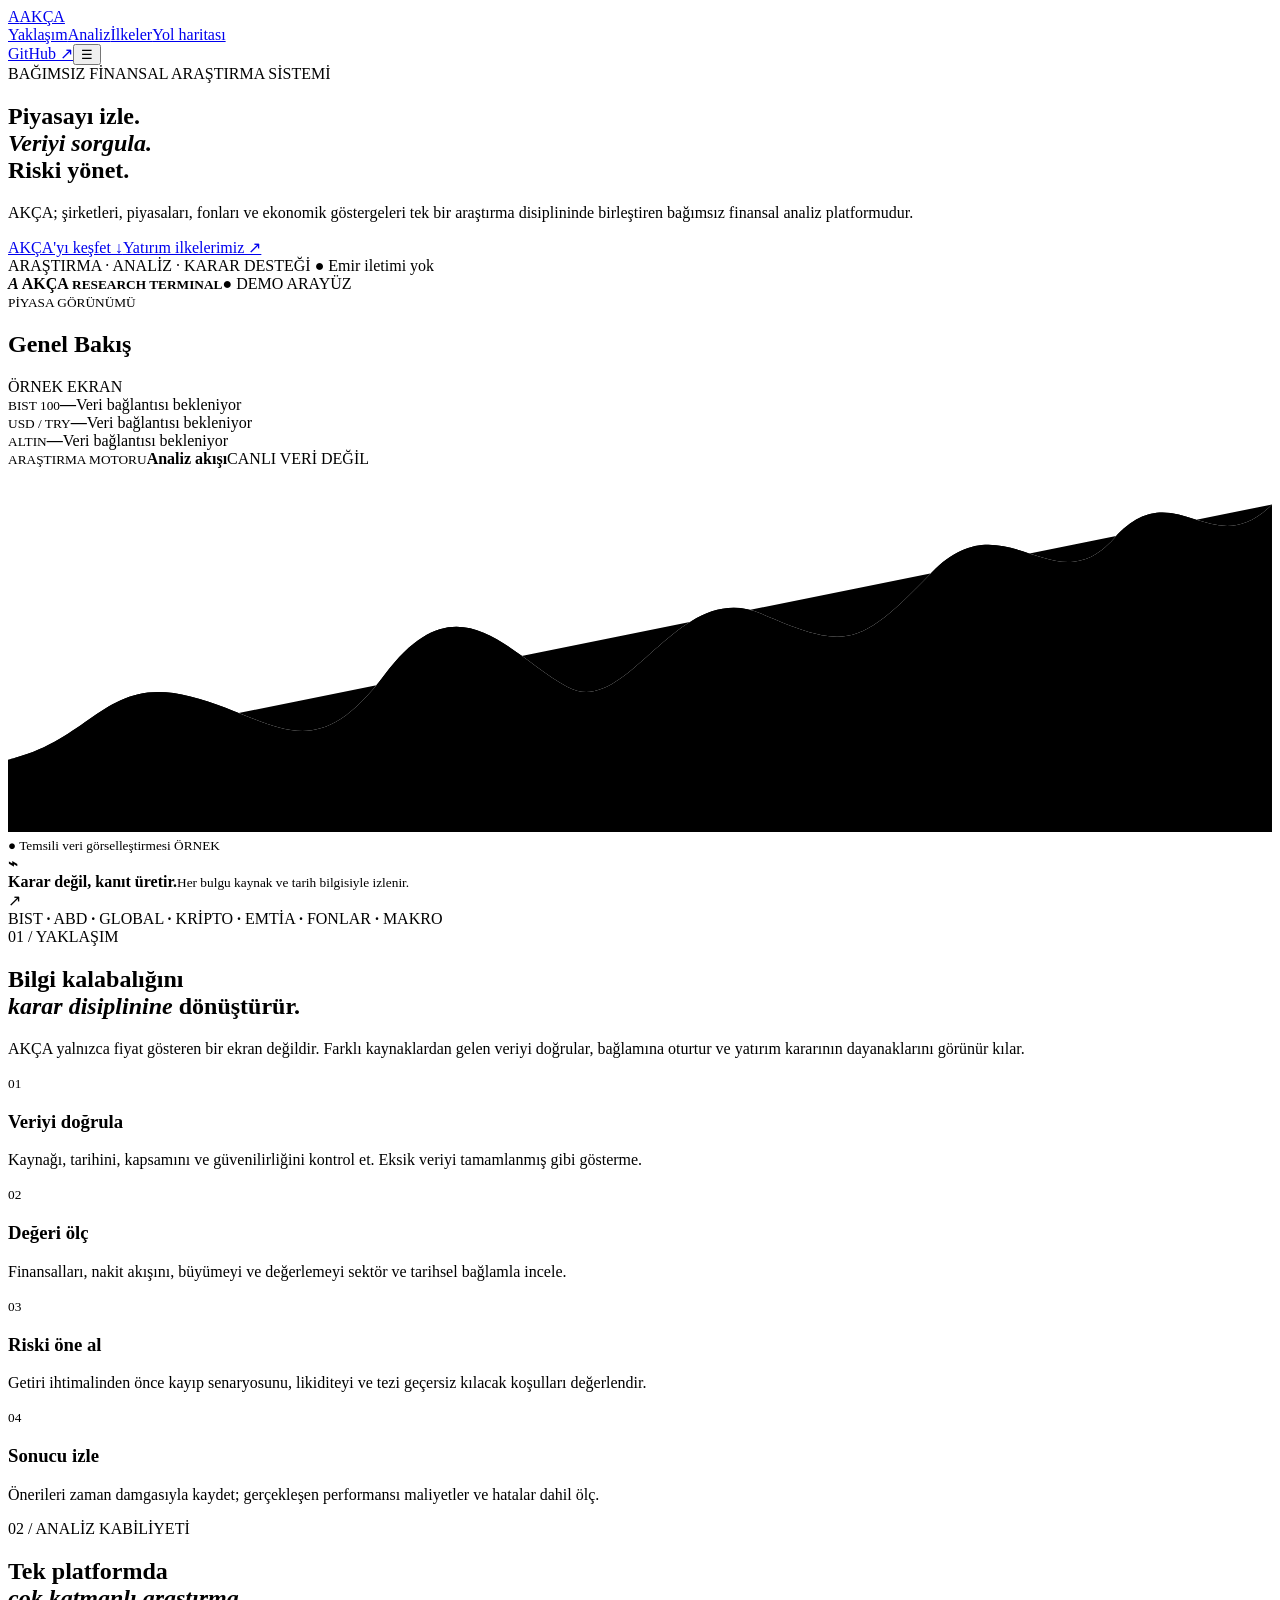
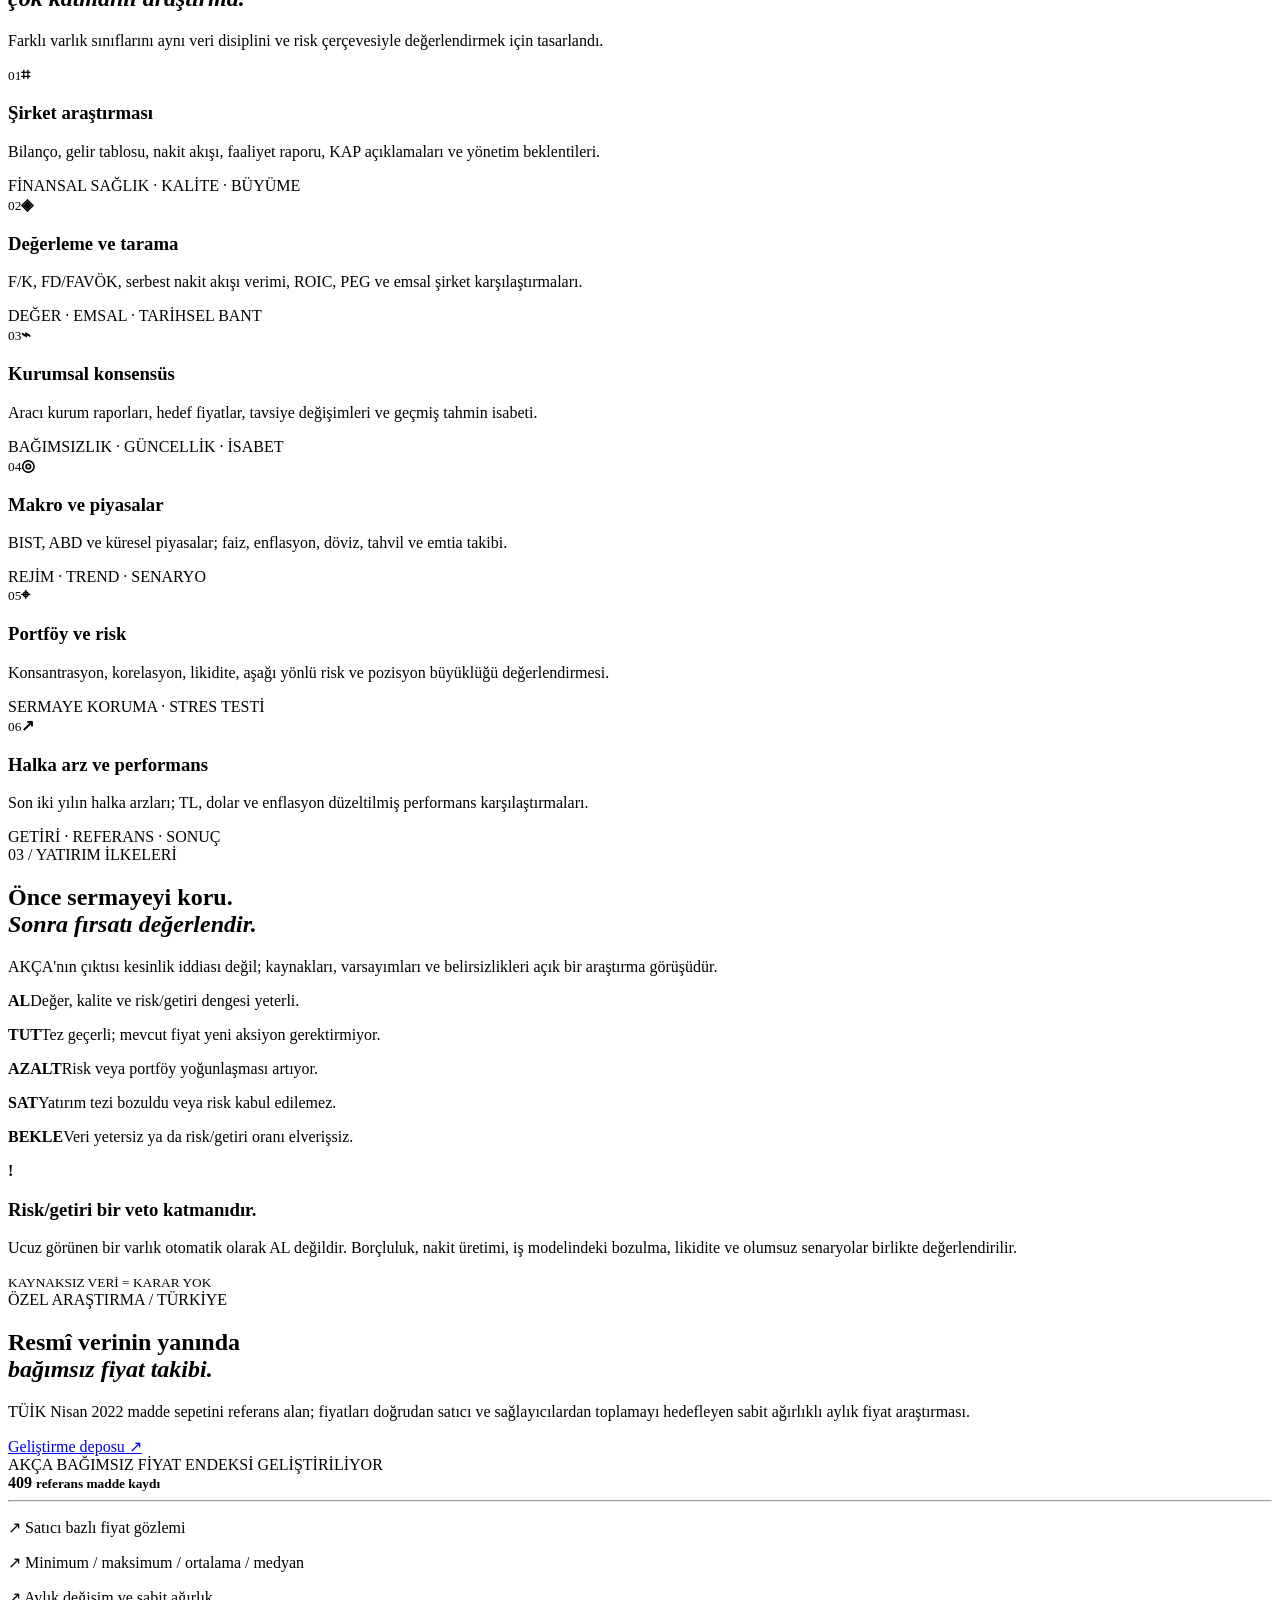
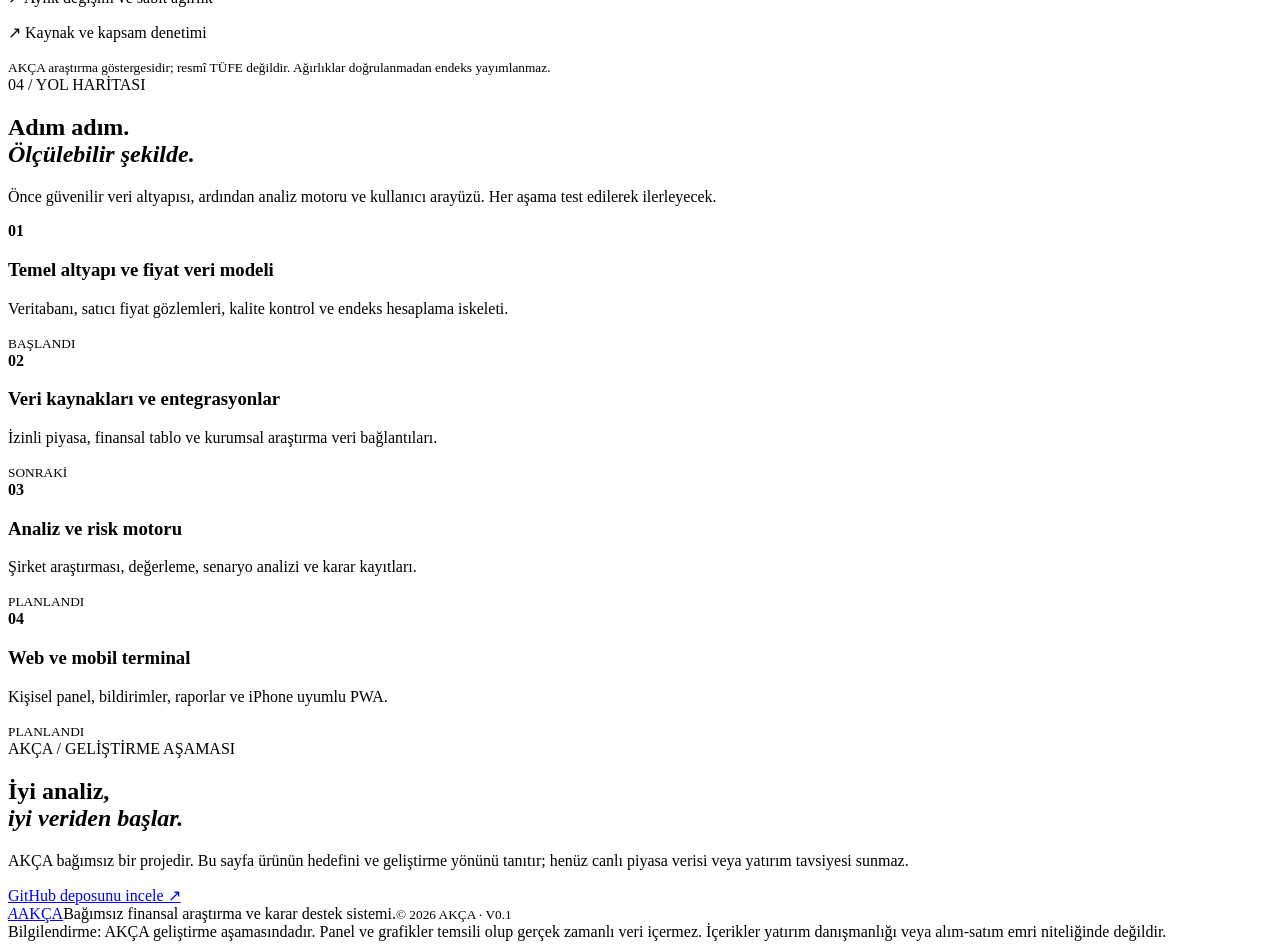
==== web/index.html @ 25546dff "Add AKÇA product introduction page" ====
<!doctype html>
<html lang="tr"><head>
<meta charset="utf-8"><meta name="viewport" content="width=device-width,initial-scale=1">
<meta name="theme-color" content="#101a18"><meta name="description" content="AKÇA — bağımsız finansal araştırma, değerleme ve risk analizi platformu.">
<title>AKÇA — Bağımsız Finansal Araştırma</title><link rel="stylesheet" href="assets/styles.css">
</head><body>
<header class="header"><a class="logo" href="#">A<span>AKÇA</span></a><nav><a href="#yaklasim">Yaklaşım</a><a href="#analiz">Analiz</a><a href="#ilkeler">İlkeler</a><a href="#yol">Yol haritası</a></nav><a class="repo" href="https://github.com/hakanuste/AKCA">GitHub ↗</a><button class="menu" aria-label="Menüyü aç">☰</button></header>
<main>
<section class="hero wrap"><div class="intro"><div class="eyebrow"><i></i> BAĞIMSIZ FİNANSAL ARAŞTIRMA SİSTEMİ</div><h1>Piyasayı izle.<br><em>Veriyi sorgula.</em><br>Riski yönet.</h1><p>AKÇA; şirketleri, piyasaları, fonları ve ekonomik göstergeleri tek bir araştırma disiplininde birleştiren bağımsız finansal analiz platformudur.</p><div class="actions"><a class="primary" href="#analiz">AKÇA'yı keşfet ↓</a><a class="under" href="#ilkeler">Yatırım ilkelerimiz ↗</a></div><div class="hero-meta">ARAŞTIRMA · ANALİZ · KARAR DESTEĞİ <span>● Emir iletimi yok</span></div></div>
<div class="terminal"><div class="term-head"><b><i>A</i> AKÇA <small>RESEARCH TERMINAL</small></b><label>● DEMO ARAYÜZ</label></div><div class="term-title"><div><small>PİYASA GÖRÜNÜMÜ</small><h2>Genel Bakış</h2></div><label>ÖRNEK EKRAN</label></div><div class="quotes"><div><small>BIST 100</small><b>—</b><span>Veri bağlantısı bekleniyor</span></div><div><small>USD / TRY</small><b>—</b><span>Veri bağlantısı bekleniyor</span></div><div><small>ALTIN</small><b>—</b><span>Veri bağlantısı bekleniyor</span></div></div><div class="chartbox"><div class="chart-title"><small>ARAŞTIRMA MOTORU</small><b>Analiz akışı</b><label>CANLI VERİ DEĞİL</label></div><svg viewBox="0 0 520 150" role="img" aria-label="Temsili grafik"><path class="grid" d="M0 25H520M0 70H520M0 115H520"/><path class="area" d="M0 120 C35 112 40 85 75 94 S125 125 155 85 S205 76 230 90 S275 45 310 60 S350 74 380 43 S430 57 455 29 S495 40 520 15V150H0Z"/><path class="curve" d="M0 120 C35 112 40 85 75 94 S125 125 155 85 S205 76 230 90 S275 45 310 60 S350 74 380 43 S430 57 455 29 S495 40 520 15"/></svg><small class="legend">● Temsili veri görselleştirmesi <span>ÖRNEK</span></small></div><div class="terminal-foot"><b>⌁</b><div><strong>Karar değil, kanıt üretir.</strong><small>Her bulgu kaynak ve tarih bilgisiyle izlenir.</small></div><span>↗</span></div></div></section>
<div class="ticker"><div class="wrap">BIST <b>·</b> ABD <b>·</b> GLOBAL <b>·</b> KRİPTO <b>·</b> EMTİA <b>·</b> FONLAR <b>·</b> MAKRO</div></div>
<section class="section wrap" id="yaklasim"><div class="kicker">01 / YAKLAŞIM</div><div class="section-head"><h2>Bilgi kalabalığını<br><em>karar disiplinine</em> dönüştürür.</h2><p>AKÇA yalnızca fiyat gösteren bir ekran değildir. Farklı kaynaklardan gelen veriyi doğrular, bağlamına oturtur ve yatırım kararının dayanaklarını görünür kılar.</p></div><div class="four"><article><small>01</small><h3>Veriyi doğrula</h3><p>Kaynağı, tarihini, kapsamını ve güvenilirliğini kontrol et. Eksik veriyi tamamlanmış gibi gösterme.</p></article><article><small>02</small><h3>Değeri ölç</h3><p>Finansalları, nakit akışını, büyümeyi ve değerlemeyi sektör ve tarihsel bağlamla incele.</p></article><article><small>03</small><h3>Riski öne al</h3><p>Getiri ihtimalinden önce kayıp senaryosunu, likiditeyi ve tezi geçersiz kılacak koşulları değerlendir.</p></article><article><small>04</small><h3>Sonucu izle</h3><p>Önerileri zaman damgasıyla kaydet; gerçekleşen performansı maliyetler ve hatalar dahil ölç.</p></article></div></section>
<section class="dark" id="analiz"><div class="wrap section"><div class="kicker">02 / ANALİZ KABİLİYETİ</div><div class="section-head"><h2>Tek platformda<br><em>çok katmanlı araştırma.</em></h2><p>Farklı varlık sınıflarını aynı veri disiplini ve risk çerçevesiyle değerlendirmek için tasarlandı.</p></div><div class="cards"><article><small>01</small><b>⌗</b><h3>Şirket araştırması</h3><p>Bilanço, gelir tablosu, nakit akışı, faaliyet raporu, KAP açıklamaları ve yönetim beklentileri.</p><label>FİNANSAL SAĞLIK · KALİTE · BÜYÜME</label></article><article><small>02</small><b>◈</b><h3>Değerleme ve tarama</h3><p>F/K, FD/FAVÖK, serbest nakit akışı verimi, ROIC, PEG ve emsal şirket karşılaştırmaları.</p><label>DEĞER · EMSAL · TARİHSEL BANT</label></article><article><small>03</small><b>⌁</b><h3>Kurumsal konsensüs</h3><p>Aracı kurum raporları, hedef fiyatlar, tavsiye değişimleri ve geçmiş tahmin isabeti.</p><label>BAĞIMSIZLIK · GÜNCELLİK · İSABET</label></article><article><small>04</small><b>◎</b><h3>Makro ve piyasalar</h3><p>BIST, ABD ve küresel piyasalar; faiz, enflasyon, döviz, tahvil ve emtia takibi.</p><label>REJİM · TREND · SENARYO</label></article><article><small>05</small><b>⌖</b><h3>Portföy ve risk</h3><p>Konsantrasyon, korelasyon, likidite, aşağı yönlü risk ve pozisyon büyüklüğü değerlendirmesi.</p><label>SERMAYE KORUMA · STRES TESTİ</label></article><article><small>06</small><b>↗</b><h3>Halka arz ve performans</h3><p>Son iki yılın halka arzları; TL, dolar ve enflasyon düzeltilmiş performans karşılaştırmaları.</p><label>GETİRİ · REFERANS · SONUÇ</label></article></div></div></section>
<section class="section wrap" id="ilkeler"><div class="kicker">03 / YATIRIM İLKELERİ</div><div class="section-head"><h2>Önce sermayeyi koru.<br><em>Sonra fırsatı değerlendir.</em></h2><p>AKÇA'nın çıktısı kesinlik iddiası değil; kaynakları, varsayımları ve belirsizlikleri açık bir araştırma görüşüdür.</p></div><div class="decision"><div class="ratings"><p><b>AL</b><span>Değer, kalite ve risk/getiri dengesi yeterli.</span></p><p><b>TUT</b><span>Tez geçerli; mevcut fiyat yeni aksiyon gerektirmiyor.</span></p><p><b>AZALT</b><span>Risk veya portföy yoğunlaşması artıyor.</span></p><p><b>SAT</b><span>Yatırım tezi bozuldu veya risk kabul edilemez.</span></p><p><b>BEKLE</b><span>Veri yetersiz ya da risk/getiri oranı elverişsiz.</span></p></div><aside><b>!</b><h3>Risk/getiri bir veto katmanıdır.</h3><p>Ucuz görünen bir varlık otomatik olarak AL değildir. Borçluluk, nakit üretimi, iş modelindeki bozulma, likidite ve olumsuz senaryolar birlikte değerlendirilir.</p><small>KAYNAKSIZ VERİ = KARAR YOK</small></aside></div></section>
<section class="index"><div class="wrap index-inner"><div><div class="kicker">ÖZEL ARAŞTIRMA / TÜRKİYE</div><h2>Resmî verinin yanında<br><em>bağımsız fiyat takibi.</em></h2><p>TÜİK Nisan 2022 madde sepetini referans alan; fiyatları doğrudan satıcı ve sağlayıcılardan toplamayı hedefleyen sabit ağırlıklı aylık fiyat araştırması.</p><a class="under" href="https://github.com/hakanuste/AKCA">Geliştirme deposu ↗</a></div><aside><div>AKÇA BAĞIMSIZ FİYAT ENDEKSİ <label>GELİŞTİRİLİYOR</label></div><strong>409 <small>referans madde kaydı</small></strong><hr><p>↗ Satıcı bazlı fiyat gözlemi</p><p>↗ Minimum / maksimum / ortalama / medyan</p><p>↗ Aylık değişim ve sabit ağırlık</p><p>↗ Kaynak ve kapsam denetimi</p><small class="disclaimer">AKÇA araştırma göstergesidir; resmî TÜFE değildir. Ağırlıklar doğrulanmadan endeks yayımlanmaz.</small></aside></div></section>
<section class="section wrap" id="yol"><div class="kicker">04 / YOL HARİTASI</div><div class="section-head"><h2>Adım adım.<br><em>Ölçülebilir şekilde.</em></h2><p>Önce güvenilir veri altyapısı, ardından analiz motoru ve kullanıcı arayüzü. Her aşama test edilerek ilerleyecek.</p></div><div class="roadmap"><article class="current"><b>01</b><div><h3>Temel altyapı ve fiyat veri modeli</h3><p>Veritabanı, satıcı fiyat gözlemleri, kalite kontrol ve endeks hesaplama iskeleti.</p></div><small>BAŞLANDI</small></article><article><b>02</b><div><h3>Veri kaynakları ve entegrasyonlar</h3><p>İzinli piyasa, finansal tablo ve kurumsal araştırma veri bağlantıları.</p></div><small>SONRAKİ</small></article><article><b>03</b><div><h3>Analiz ve risk motoru</h3><p>Şirket araştırması, değerleme, senaryo analizi ve karar kayıtları.</p></div><small>PLANLANDI</small></article><article><b>04</b><div><h3>Web ve mobil terminal</h3><p>Kişisel panel, bildirimler, raporlar ve iPhone uyumlu PWA.</p></div><small>PLANLANDI</small></article></div></section>
<section class="closing wrap"><div><div class="kicker">AKÇA / GELİŞTİRME AŞAMASI</div><h2>İyi analiz,<br><em>iyi veriden başlar.</em></h2><p>AKÇA bağımsız bir projedir. Bu sayfa ürünün hedefini ve geliştirme yönünü tanıtır; henüz canlı piyasa verisi veya yatırım tavsiyesi sunmaz.</p></div><a class="primary" href="https://github.com/hakanuste/AKCA">GitHub deposunu incele ↗</a></section>
</main><footer><div class="wrap foot"><a class="logo" href="#"><i>A</i><span>AKÇA</span></a><span>Bağımsız finansal araştırma ve karar destek sistemi.</span><small>© 2026 AKÇA · V0.1</small></div><div class="wrap legal">Bilgilendirme: AKÇA geliştirme aşamasındadır. Panel ve grafikler temsili olup gerçek zamanlı veri içermez. İçerikler yatırım danışmanlığı veya alım-satım emri niteliğinde değildir.</div></footer><script src="assets/app.js"></script></body></html>
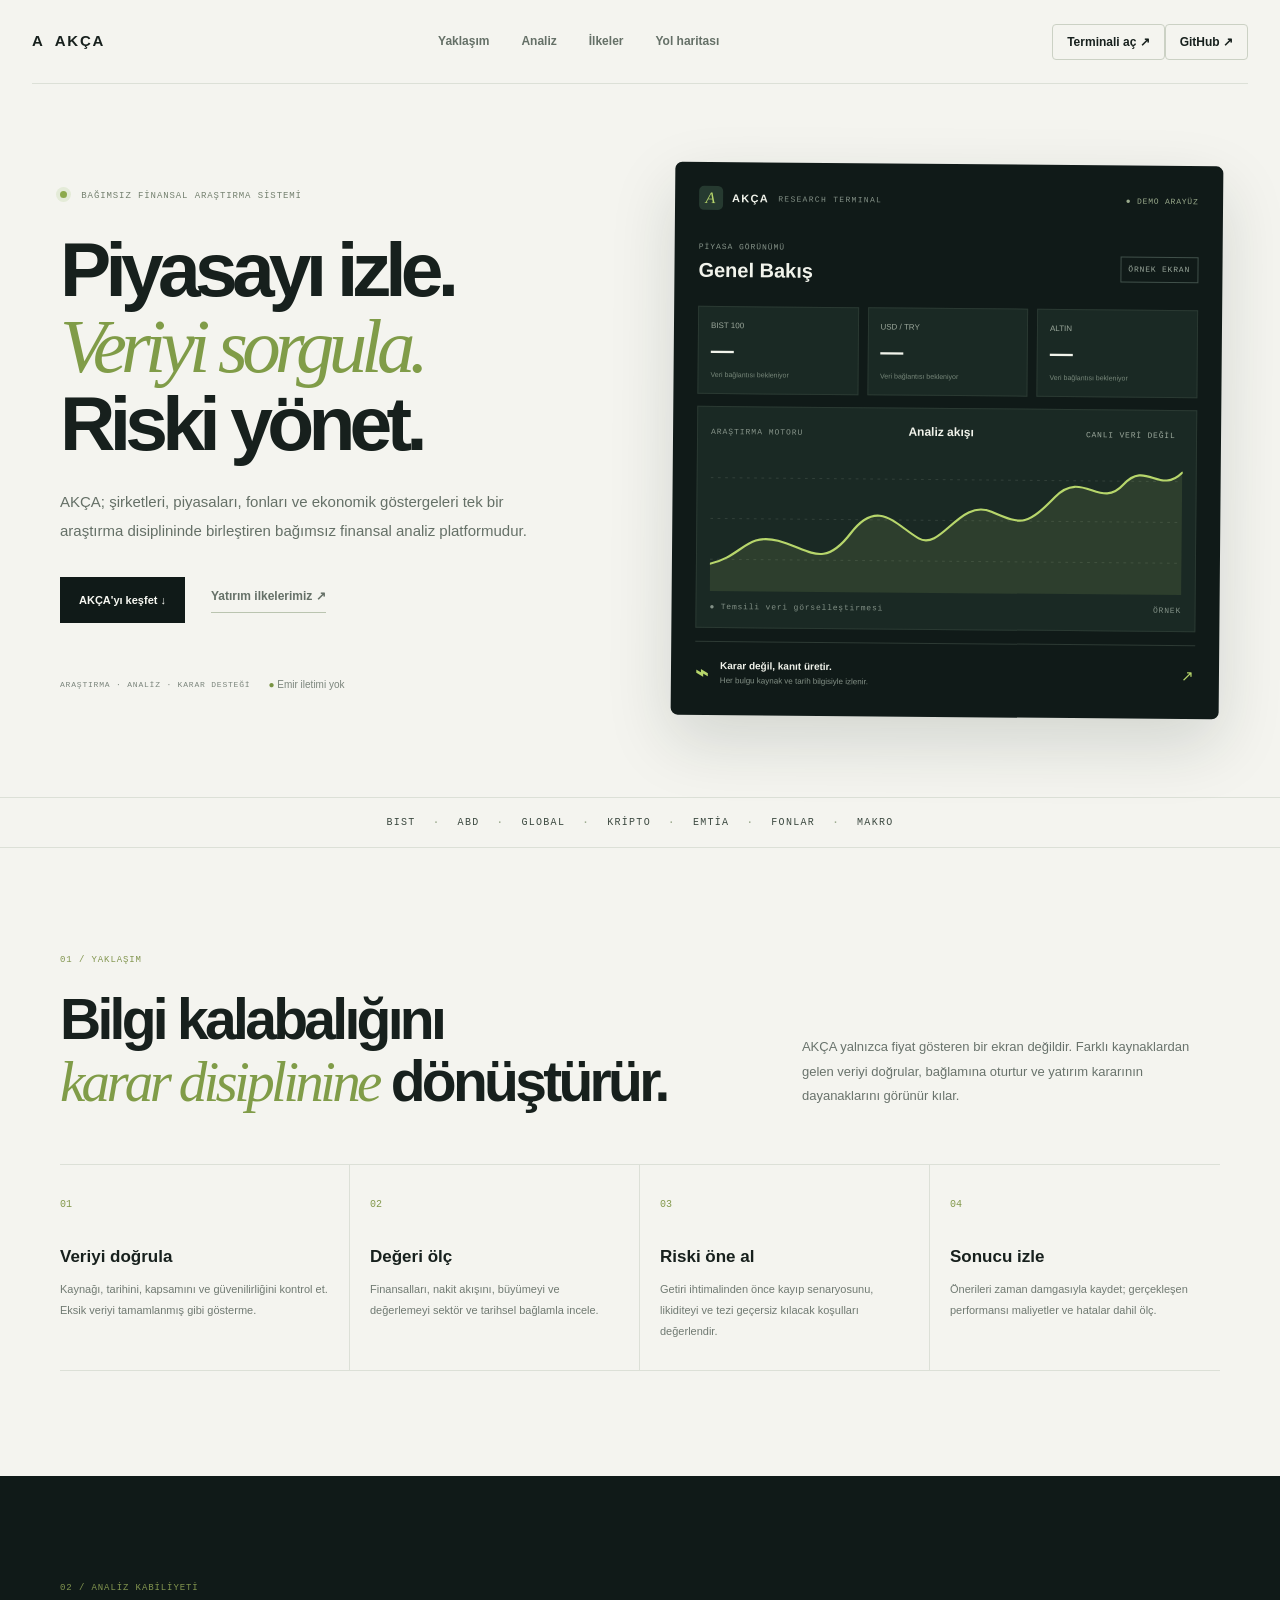
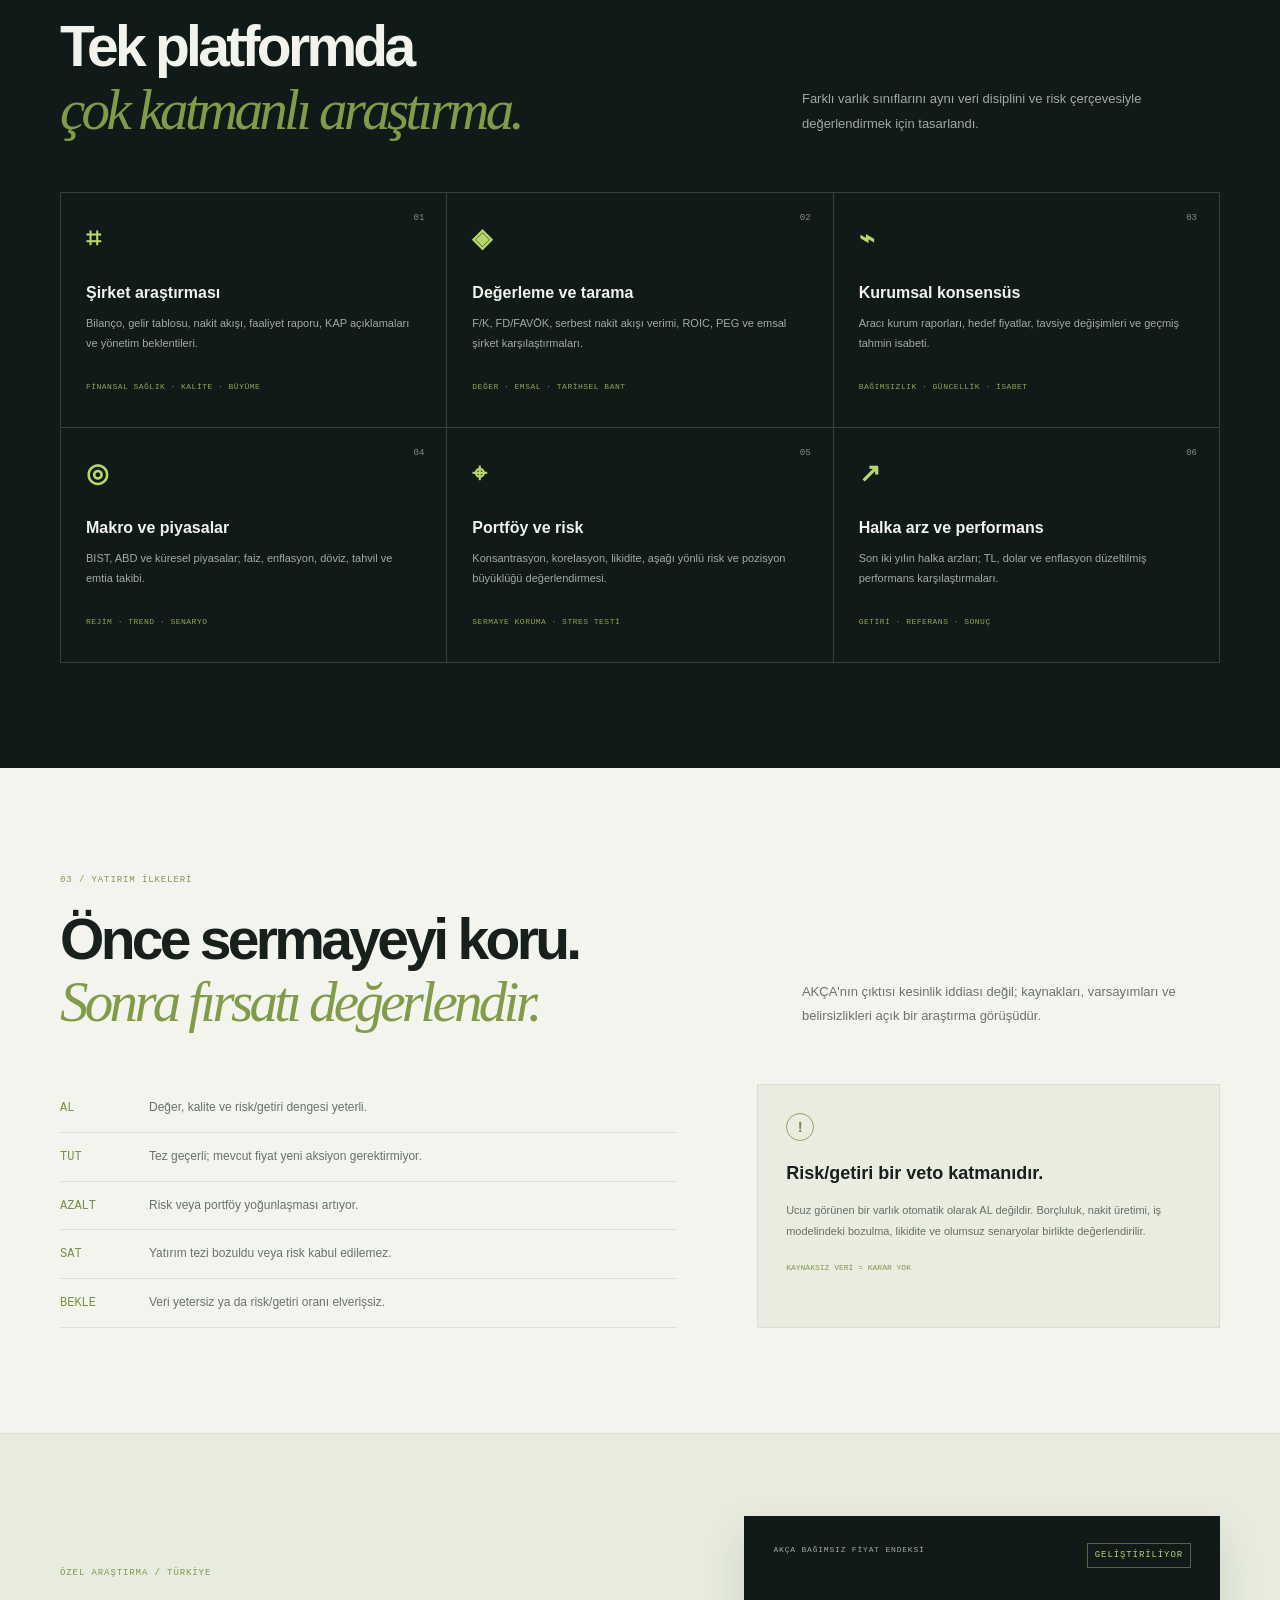
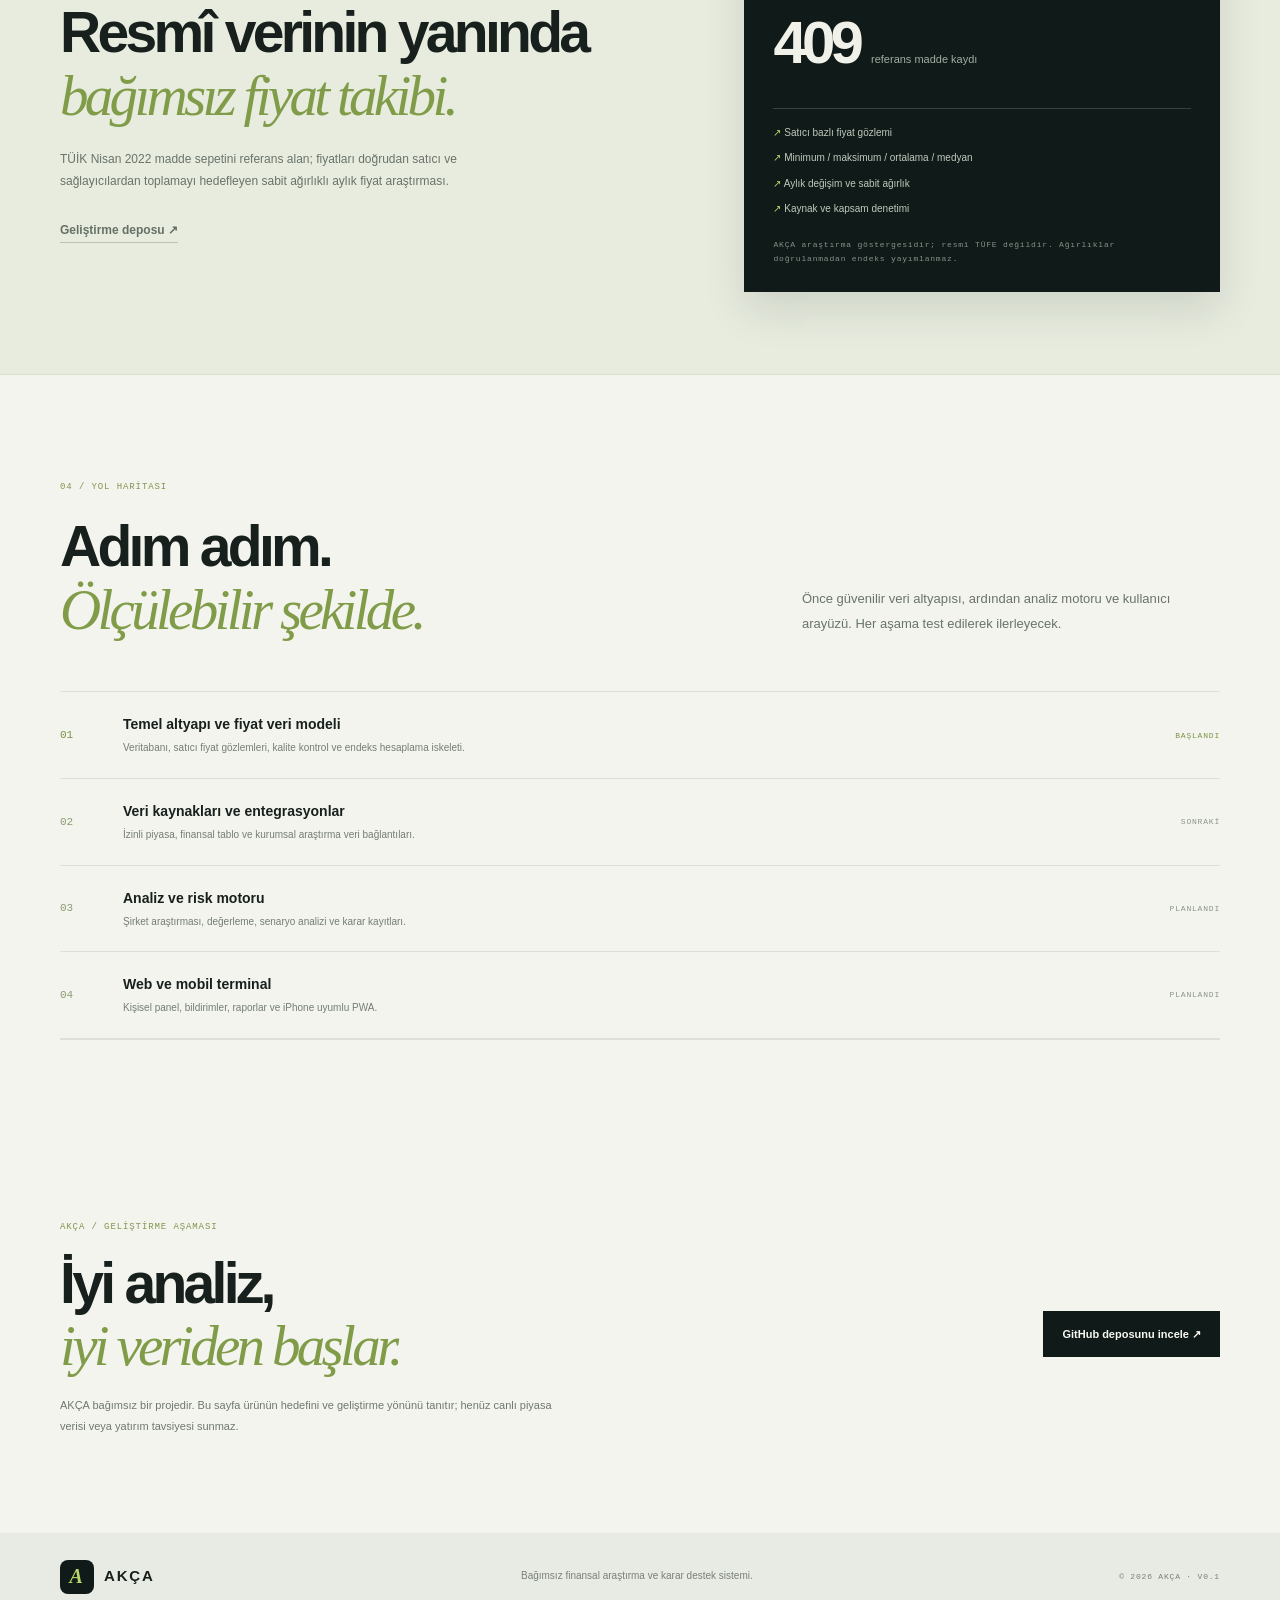
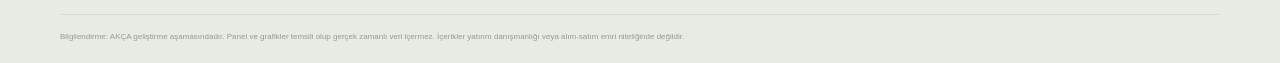
==== commit 1d6b6c8c: "Link landing page directly to the usable research terminal" ====
--- a/web/index.html
+++ b/web/index.html
@@ -4,7 +4,7 @@
 <meta name="theme-color" content="#101a18"><meta name="description" content="AKÇA — bağımsız finansal araştırma, değerleme ve risk analizi platformu.">
 <title>AKÇA — Bağımsız Finansal Araştırma</title><link rel="stylesheet" href="assets/styles.css">
 </head><body>
-<header class="header"><a class="logo" href="#">A<span>AKÇA</span></a><nav><a href="#yaklasim">Yaklaşım</a><a href="#analiz">Analiz</a><a href="#ilkeler">İlkeler</a><a href="#yol">Yol haritası</a></nav><a class="repo" href="https://github.com/hakanuste/AKCA">GitHub ↗</a><button class="menu" aria-label="Menüyü aç">☰</button></header>
+<header class="header"><a class="logo" href="#">A<span>AKÇA</span></a><nav><a href="#yaklasim">Yaklaşım</a><a href="#analiz">Analiz</a><a href="#ilkeler">İlkeler</a><a href="#yol">Yol haritası</a></nav><div class="header-actions"><a class="repo terminal-link" href="terminal.html">Terminali aç ↗</a><a class="repo" href="https://github.com/hakanuste/AKCA" target="_blank" rel="noreferrer">GitHub ↗</a></div><button class="menu" aria-label="Menüyü aç">☰</button></header>
 <main>
 <section class="hero wrap"><div class="intro"><div class="eyebrow"><i></i> BAĞIMSIZ FİNANSAL ARAŞTIRMA SİSTEMİ</div><h1>Piyasayı izle.<br><em>Veriyi sorgula.</em><br>Riski yönet.</h1><p>AKÇA; şirketleri, piyasaları, fonları ve ekonomik göstergeleri tek bir araştırma disiplininde birleştiren bağımsız finansal analiz platformudur.</p><div class="actions"><a class="primary" href="#analiz">AKÇA'yı keşfet ↓</a><a class="under" href="#ilkeler">Yatırım ilkelerimiz ↗</a></div><div class="hero-meta">ARAŞTIRMA · ANALİZ · KARAR DESTEĞİ <span>● Emir iletimi yok</span></div></div>
 <div class="terminal"><div class="term-head"><b><i>A</i> AKÇA <small>RESEARCH TERMINAL</small></b><label>● DEMO ARAYÜZ</label></div><div class="term-title"><div><small>PİYASA GÖRÜNÜMÜ</small><h2>Genel Bakış</h2></div><label>ÖRNEK EKRAN</label></div><div class="quotes"><div><small>BIST 100</small><b>—</b><span>Veri bağlantısı bekleniyor</span></div><div><small>USD / TRY</small><b>—</b><span>Veri bağlantısı bekleniyor</span></div><div><small>ALTIN</small><b>—</b><span>Veri bağlantısı bekleniyor</span></div></div><div class="chartbox"><div class="chart-title"><small>ARAŞTIRMA MOTORU</small><b>Analiz akışı</b><label>CANLI VERİ DEĞİL</label></div><svg viewBox="0 0 520 150" role="img" aria-label="Temsili grafik"><path class="grid" d="M0 25H520M0 70H520M0 115H520"/><path class="area" d="M0 120 C35 112 40 85 75 94 S125 125 155 85 S205 76 230 90 S275 45 310 60 S350 74 380 43 S430 57 455 29 S495 40 520 15V150H0Z"/><path class="curve" d="M0 120 C35 112 40 85 75 94 S125 125 155 85 S205 76 230 90 S275 45 310 60 S350 74 380 43 S430 57 455 29 S495 40 520 15"/></svg><small class="legend">● Temsili veri görselleştirmesi <span>ÖRNEK</span></small></div><div class="terminal-foot"><b>⌁</b><div><strong>Karar değil, kanıt üretir.</strong><small>Her bulgu kaynak ve tarih bilgisiyle izlenir.</small></div><span>↗</span></div></div></section>
--- a/web/assets/styles.css
+++ b/web/assets/styles.css
@@ -0,0 +1 @@
+:root{--bg:#f4f4ef;--ink:#17201d;--muted:#68716b;--line:#dce0d7;--green:#b7d66b;--deep:#101a18;--deep2:#172521;--serif:Georgia,'Times New Roman',serif}*{box-sizing:border-box}html{scroll-behavior:smooth}body{margin:0;background:var(--bg);color:var(--ink);font-family:Arial,sans-serif;font-size:15px;line-height:1.65}.wrap{width:min(1160px,calc(100% - 64px));margin:auto}.header{height:84px;width:min(1320px,calc(100% - 64px));margin:auto;display:flex;align-items:center;justify-content:space-between;border-bottom:1px solid #dce0d7}.logo{display:flex;align-items:center;gap:10px;text-decoration:none;color:var(--ink);font-weight:800;letter-spacing:.12em}.logo i,.logo:first-letter{font-family:Georgia,serif}.logo i{display:grid;place-items:center;background:var(--deep);color:var(--green);width:34px;height:34px;border-radius:8px;font-size:20px}.header nav{display:flex;gap:32px}.header nav a,.repo,.under{font-size:12px;font-weight:bold;text-decoration:none;color:#657067}.header nav a:hover,.under:hover{color:#789343}.repo{border:1px solid #cbd1c4;padding:10px 14px;border-radius:4px;color:var(--ink)}.menu{display:none;background:none;border:0;font-size:22px}.hero{display:grid;grid-template-columns:1fr 1fr;gap:65px;align-items:center;padding-top:80px;padding-bottom:80px;min-height:650px}.eyebrow,.kicker,.hero-meta,.term-head label,.term-title label,.chart-title label,.legend,.index aside>div,.index aside>div label,.index aside .disclaimer,.roadmap small,footer small{font-family:monospace;font-size:9px;letter-spacing:.1em}.eyebrow{color:#74806f}.eyebrow i{display:inline-block;width:7px;height:7px;background:#8daa4c;border-radius:50%;margin-right:8px;box-shadow:0 0 0 4px #e4ebd8}h1{font-size:clamp(55px,6vw,80px);letter-spacing:-.075em;line-height:.99;font-weight:600;margin:27px 0}h1 em,.section-head h2 em,.index h2 em,.closing h2 em{font-family:Georgia,serif;color:#809c48;font-weight:400}.intro>p{max-width:490px;color:#657067;font-size:15px;line-height:1.9}.actions{display:flex;align-items:center;gap:26px;margin-top:32px}.primary{display:inline-block;background:var(--deep);color:#f7f8f2;text-decoration:none;padding:14px 19px;font-size:11px;font-weight:bold}.primary:hover{background:#253a30}.under{border-bottom:1px solid #bac4b0;padding-bottom:5px}.hero-meta{display:flex;gap:18px;align-items:center;color:#7b857c;margin-top:55px;font-size:8px}.hero-meta span{font:10px Arial,sans-serif;letter-spacing:0}.hero-meta span:first-letter{color:#789343}.terminal{background:var(--deep);color:#f1f3eb;padding:24px;border-radius:7px;box-shadow:0 25px 65px #17252126;transform:rotate(.5deg)}.term-head,.term-head b,.term-title,.quotes,.chart-title,.terminal-foot{display:flex;align-items:center;justify-content:space-between}.term-head b{justify-content:flex-start;gap:9px;font-size:11px;letter-spacing:.12em}.term-head b i{display:grid;place-items:center;width:24px;height:24px;border-radius:5px;background:#263a30;color:var(--green);font:italic 16px Georgia}.term-head small{font:8px monospace;color:#849187}.term-head label{color:#9aaa8c;font-size:8px}.term-title{margin:32px 0 16px}.term-title small,.chart-title small{display:block;font:8px monospace;color:#87948a;letter-spacing:.12em}.term-title h2{font-size:20px;margin:3px 0}.term-title label,.chart-title label{border:1px solid #40504a;padding:5px 7px;color:#9aa79b;font-size:8px}.quotes{gap:9px}.quotes div{flex:1;min-width:0;background:#1a2924;border:1px solid #2a3932;padding:12px}.quotes small,.quotes span{display:block;color:#9ba79b;font-size:8px}.quotes b{display:block;font-size:23px;line-height:1.6}.quotes span{font-size:7px;color:#77877a}.chartbox{background:#1a2924;border:1px solid #2a3932;margin-top:12px;padding:13px}.chart-title{flex-wrap:wrap}.chart-title b{display:block;font-size:12px}.chart-title label{border:0}.chartbox svg{width:100%;height:140px;margin-top:10px}.grid{fill:none;stroke:#34433c;stroke-dasharray:3 5}.area{fill:#b7d66b;opacity:.12}.curve{fill:none;stroke:#b7d66b;stroke-width:2.4;stroke-linecap:round}.legend{display:block;color:#839187;font-size:8px}.legend span{float:right}.terminal-foot{justify-content:flex-start;gap:12px;border-top:1px solid #2d3a34;margin-top:13px;padding-top:13px}.terminal-foot>b{font-size:22px;color:var(--green)}.terminal-foot strong,.terminal-foot small{display:block}.terminal-foot strong{font-size:10px}.terminal-foot small{font-size:8px;color:#849187}.terminal-foot>span{margin-left:auto;color:var(--green)}.ticker{border-top:1px solid var(--line);border-bottom:1px solid var(--line);padding:19px 0;text-align:center;font:10px monospace;letter-spacing:.13em;color:#3c4940}.ticker b{color:#9eac91;padding:0 10px}.section{padding-top:105px;padding-bottom:105px}.kicker{color:#82954f}.section-head{display:grid;grid-template-columns:1.1fr .7fr;gap:85px;align-items:end;margin:20px 0 50px}.section-head h2,.index h2,.closing h2{font-size:clamp(38px,5vw,57px);line-height:1.1;letter-spacing:-.065em;font-weight:600;margin:0}.section-head>p{color:#69736c;font-size:13px;line-height:1.9;margin:0 0 5px}.four{display:grid;grid-template-columns:repeat(4,1fr);border-top:1px solid var(--line);border-bottom:1px solid var(--line)}.four article{padding:25px 20px 28px 0;border-right:1px solid var(--line)}.four article:not(:first-child){padding-left:20px}.four article:last-child{border:0}.four small{font:10px monospace;color:#82984b}.four h3{font-size:17px;margin:28px 0 8px}.four p{font-size:11px;line-height:1.9;color:#707a72;margin:0}.dark{background:var(--deep);color:#f1f3ec}.dark .section-head>p{color:#a0aaa1}.dark .section-head h2{color:#f2f3ec}.cards{display:grid;grid-template-columns:repeat(3,1fr);border-top:1px solid #34423b;border-left:1px solid #34423b}.cards article{position:relative;padding:24px 25px 27px;border-right:1px solid #34423b;border-bottom:1px solid #34423b;min-height:235px}.cards article>small{position:absolute;right:22px;top:20px;font:9px monospace;color:#7f8e82}.cards article>b{display:block;font-size:26px;color:var(--green);margin-bottom:20px}.cards h3{font-size:16px;margin:0 0 8px}.cards p{font-size:11px;line-height:1.8;color:#a1aca2;margin:0 0 18px}.cards label{font:8px monospace;color:#91a454;letter-spacing:.06em}.decision{display:grid;grid-template-columns:1fr .75fr;gap:80px}.ratings p{display:flex;gap:24px;align-items:center;border-bottom:1px solid var(--line);padding:14px 0;margin:0}.ratings b{width:65px;font:12px monospace;color:#789143}.ratings span{font-size:12px;color:#68736b}.decision aside{background:#e9ecdf;border:1px solid #d9dfce;padding:28px}.decision aside>b{display:grid;place-items:center;width:28px;height:28px;border:1px solid #8ca45b;border-radius:50%;color:#718d3e}.decision aside h3{font-size:18px;margin:18px 0 8px}.decision aside p{font-size:11px;line-height:1.9;color:#657066}.decision aside small{font:8px monospace;color:#82964d}.index{background:#e8ecdf;border-block:1px solid #d8dfcf}.index-inner{display:grid;grid-template-columns:1fr .8fr;gap:90px;align-items:center;padding:82px 0}.index h2{margin:20px 0}.index-inner>div>p{max-width:470px;color:#69736a;font-size:12px;line-height:1.9;margin-bottom:24px}.index aside{background:var(--deep);color:#f0f2e9;padding:27px 29px;box-shadow:0 18px 40px #14231d1f}.index aside>div{display:flex;justify-content:space-between;gap:10px;color:#a0aca1;font-size:8px}.index aside>div label{color:var(--green);border:1px solid #526443;padding:4px 7px}.index aside>strong{display:block;font-size:60px;letter-spacing:-.08em;margin:25px 0 0}.index aside>strong small{font:11px Arial,sans-serif;letter-spacing:0;color:#a1ada2}.index hr{border:0;border-top:1px solid #35443b;margin:16px 0}.index aside p{font-size:10px;color:#c1c9bd;margin:9px 0}.index aside p:first-letter{color:var(--green)}.index aside .disclaimer{display:block;font-size:8px;color:#859288;line-height:1.7;margin-top:20px}.roadmap{border-bottom:1px solid var(--line)}.roadmap article{display:grid;grid-template-columns:45px 1fr 100px;gap:18px;align-items:center;border-top:1px solid var(--line);padding:21px 0}.roadmap article:last-child{border-bottom:1px solid var(--line)}.roadmap article>b{font:11px monospace;color:#8a9b70}.roadmap h3{font-size:14px;margin:0 0 4px}.roadmap p{font-size:10px;color:#737e74;margin:0}.roadmap small{text-align:right;color:#8a948b;font-size:8px}.roadmap .current b,.roadmap .current small{color:#789343}.closing{display:flex;justify-content:space-between;align-items:center;padding-top:75px;padding-bottom:85px}.closing h2{margin:17px 0}.closing p{max-width:520px;color:#6e786f;font-size:11px;line-height:1.9}.closing .primary{white-space:nowrap}footer{background:#e8ebe3;padding:27px 0 20px}.foot{display:flex;justify-content:space-between;align-items:center}.foot>span{font-size:10px;color:#778078}.foot small{font-size:8px;color:#778078}.legal{border-top:1px solid #d5dbd0;padding-top:15px;margin-top:20px;color:#929b91;font-size:8px}@media(max-width:850px){.hero{gap:30px}.header nav{gap:16px}.section-head{gap:35px}.index-inner{gap:40px}}@media(max-width:650px){.wrap{width:calc(100% - 38px)}.header{width:calc(100% - 38px);height:68px}.header nav{display:none;position:absolute;top:68px;left:19px;right:19px;background:var(--bg);padding:18px;flex-direction:column;border:1px solid var(--line);z-index:5}.header nav.open{display:flex}.repo{margin-left:auto;margin-right:13px;font-size:9px;padding:8px}.menu{display:block}.hero{display:flex;flex-direction:column;align-items:stretch;padding-top:62px;padding-bottom:52px;gap:42px}h1{font-size:61px}.hero>div:first-child>p{font-size:13px}.hero-meta{margin-top:36px;flex-wrap:wrap}.terminal{transform:none;padding:17px}.section{padding-top:72px;padding-bottom:72px}.section-head{display:block;margin-bottom:33px}.section-head h2{font-size:42px;margin-bottom:18px}.four{grid-template-columns:1fr 1fr}.four article{padding:20px 13px 22px 0}.four article:not(:first-child){padding-left:13px}.four article:nth-child(2){border-right:0}.four article:nth-child(3){padding-left:0;border-top:1px solid var(--line)}.four article:nth-child(4){border-top:1px solid var(--line)}.four h3{margin-top:17px}.cards{grid-template-columns:1fr 1fr}.cards article{padding:19px 15px;min-height:250px}.cards h3{font-size:14px}.cards p{font-size:10px}.cards label{font-size:7px}.decision{grid-template-columns:1fr;gap:25px}.ratings p{gap:12px}.ratings b{width:52px}.ratings span{font-size:10px}.index-inner{grid-template-columns:1fr;gap:28px;padding:65px 0}.index h2{font-size:41px}.roadmap article{grid-template-columns:30px 1fr;gap:12px}.roadmap article small{grid-column:2;text-align:left}.closing{display:block;padding-top:62px;padding-bottom:68px}.closing .primary{margin-top:20px}.foot{flex-wrap:wrap;gap:12px}.foot>span{order:3;width:100%}.quotes div{padding:9px 7px}.quotes b{font-size:19px}.quotes span{font-size:6px}}
